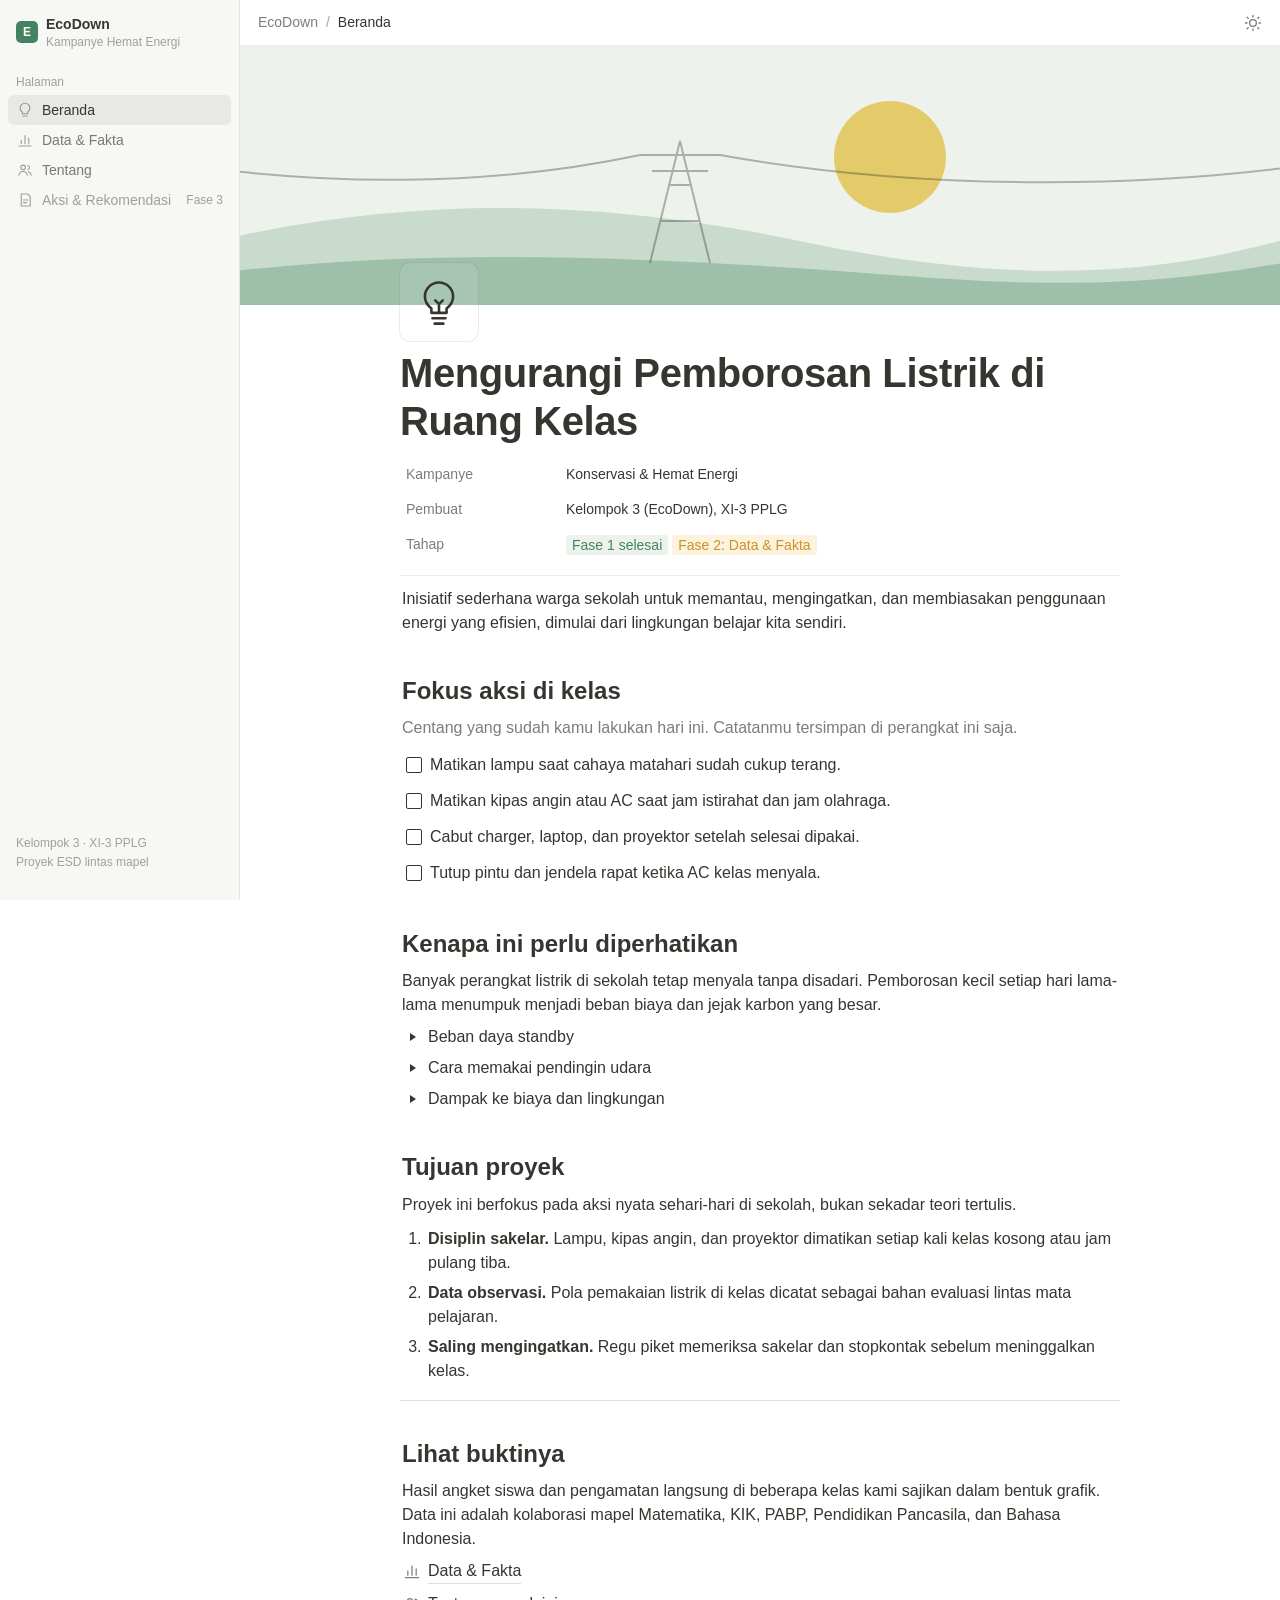
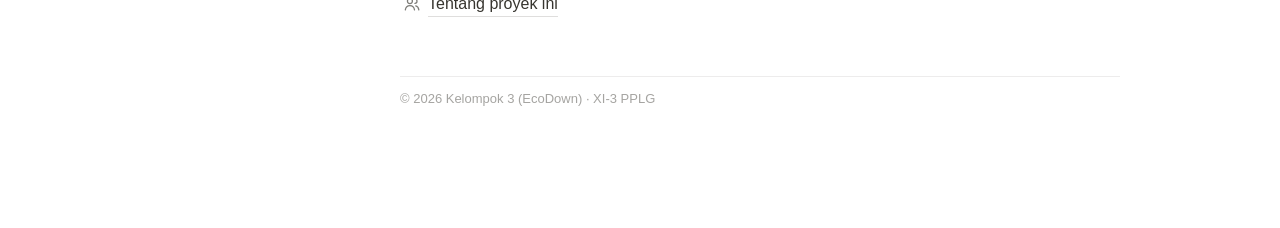
==== index.html @ 78bfa3dc "Fase 2: halaman Data & Fakta dan tampilan bergaya Notion - Sidebar, breadcrumb, properti halaman, ca" ====
<!DOCTYPE html>
<html lang="id">
<head>
  <meta charset="UTF-8">
  <meta name="viewport" content="width=device-width, initial-scale=1.0">
  <title>EcoDown · Kampanye Hemat Energi</title>
  <meta name="description" content="Media kampanye hemat energi Kelompok 3 XI-3 PPLG: kurangi pemborosan listrik di ruang kelas.">
  <link rel="stylesheet" href="css/style.css">
  <script>
    (function () {
      var t = null;
      try { t = localStorage.getItem("theme"); } catch (e) {}
      if (!t) t = window.matchMedia && matchMedia("(prefers-color-scheme: dark)").matches ? "dark" : "light";
      document.documentElement.setAttribute("data-theme", t);
    })();
  </script>
</head>
<body>
  <a class="skip-link" href="#konten">Lompat ke isi</a>

  <div class="app">
    <aside class="sidebar" id="sidebar" aria-label="Navigasi halaman">
      <a class="workspace" href="index.html">
        <span class="workspace-mark" aria-hidden="true">E</span>
        <span>EcoDown<span class="workspace-sub">Kampanye Hemat Energi</span></span>
      </a>

      <nav class="sidebar-group">
        <p class="sidebar-heading">Halaman</p>
        <a class="sidebar-link" href="index.html" aria-current="page">
          <svg viewBox="0 0 48 48" fill="none" stroke="currentColor" stroke-width="3" stroke-linecap="round" stroke-linejoin="round" aria-hidden="true"><path d="M17 30c-3.5-2.6-6-6.6-6-11a13 13 0 0 1 26 0c0 4.4-2.5 8.4-6 11v4H17z"/><path d="M18 40h12"/></svg>
          Beranda
        </a>
        <a class="sidebar-link" href="data.html">
          <svg viewBox="0 0 48 48" fill="none" stroke="currentColor" stroke-width="3" stroke-linecap="round" stroke-linejoin="round" aria-hidden="true"><path d="M8 40h32"/><path d="M14 34V24M24 34V12M34 34V19"/></svg>
          Data &amp; Fakta
        </a>
        <a class="sidebar-link" href="tentang.html">
          <svg viewBox="0 0 48 48" fill="none" stroke="currentColor" stroke-width="3" stroke-linecap="round" stroke-linejoin="round" aria-hidden="true"><circle cx="19" cy="17" r="6"/><path d="M8 38c1-6.5 5.5-10 11-10s10 3.5 11 10"/><path d="M31 12.5a5 5 0 0 1 0 10M33 28.5c4 .8 6.6 4 7.4 9.5"/></svg>
          Tentang
        </a>
        <span class="sidebar-link is-disabled" aria-disabled="true">
          <svg viewBox="0 0 48 48" fill="none" stroke="currentColor" stroke-width="3" stroke-linecap="round" stroke-linejoin="round" aria-hidden="true"><path d="M14 8h17l7 7v25H14z"/><path d="M20 24h12M20 31h8"/></svg>
          Aksi &amp; Rekomendasi
          <span class="hint">Fase 3</span>
        </span>
      </nav>

      <p class="sidebar-foot">Kelompok 3 · XI-3 PPLG<br>Proyek ESD lintas mapel</p>
    </aside>
    <div class="scrim" id="scrim"></div>

    <div class="main">
      <header class="topbar">
        <button class="icon-btn menu-btn" id="menu-btn" type="button" aria-label="Buka navigasi" aria-controls="sidebar" aria-expanded="false">
          <svg width="18" height="18" viewBox="0 0 20 20" fill="none" stroke="currentColor" stroke-width="1.6" stroke-linecap="round" aria-hidden="true"><path d="M3 5.5h14M3 10h14M3 14.5h14"/></svg>
        </button>
        <nav class="breadcrumb" aria-label="Lokasi">
          <a href="index.html">EcoDown</a>
          <span class="sep" aria-hidden="true">/</span>
          <span aria-current="page">Beranda</span>
        </nav>
        <div class="topbar-actions">
          <button class="icon-btn theme-btn" id="theme-btn" type="button" aria-label="Ganti mode terang/gelap">
            <svg class="sun" width="18" height="18" viewBox="0 0 24 24" fill="none" stroke="currentColor" stroke-width="1.8" stroke-linecap="round" aria-hidden="true"><circle cx="12" cy="12" r="4.5"/><path d="M12 2v2M12 20v2M4.2 4.2l1.4 1.4M18.4 18.4l1.4 1.4M2 12h2M20 12h2M4.2 19.8l1.4-1.4M18.4 5.6l1.4-1.4"/></svg>
            <svg class="moon" width="17" height="17" viewBox="0 0 24 24" fill="none" stroke="currentColor" stroke-width="1.8" stroke-linejoin="round" aria-hidden="true"><path d="M21 12.8A9 9 0 1 1 11.2 3a7 7 0 0 0 9.8 9.8z"/></svg>
          </button>
        </div>
      </header>

      <main id="konten" class="has-cover">
        <div class="cover" aria-hidden="true">
          <svg viewBox="0 0 1200 260" preserveAspectRatio="xMidYMid slice">
            <circle cx="730" cy="112" r="56" style="fill: var(--chart-yellow); opacity: .55"/>
            <path d="M0 210 C 220 150, 420 150, 640 196 S 1020 236, 1200 170 V 260 H 0 Z" style="fill: var(--green); opacity: .22"/>
            <path d="M0 236 C 260 196, 520 214, 760 232 S 1080 222, 1200 206 V 260 H 0 Z" style="fill: var(--green); opacity: .32"/>
            <g style="stroke: var(--text-2)" stroke-width="2" fill="none" opacity=".55">
              <path d="M490 218 L 520 96 L 550 218 M 500 176 H 540 M 508 140 H 532 M 480 110 H 560 M 492 126 H 548"/>
              <path d="M 480 110 C 330 142, 160 142, 0 116 M 560 110 C 760 146, 1000 146, 1200 112"/>
            </g>
          </svg>
        </div>

        <article class="page">
          <div class="page-head">
            <div class="page-icon" aria-hidden="true">
              <svg viewBox="0 0 48 48" fill="none" stroke="currentColor" stroke-width="2.4" stroke-linecap="round" stroke-linejoin="round"><path d="M17 30c-3.5-2.6-6-6.6-6-11a13 13 0 0 1 26 0c0 4.4-2.5 8.4-6 11v4H17z"/><path d="M18 39h12M20 44h8"/><path d="M24 34v-8M20.5 22.5 24 26l3.5-3.5"/></svg>
            </div>
            <h1 class="page-title">Mengurangi Pemborosan Listrik di Ruang Kelas</h1>

            <dl class="props">
              <div class="prop"><dt>Kampanye</dt><dd>Konservasi &amp; Hemat Energi</dd></div>
              <div class="prop"><dt>Pembuat</dt><dd>Kelompok 3 (EcoDown), XI-3 PPLG</dd></div>
              <div class="prop"><dt>Tahap</dt><dd><span class="tag tag-green">Fase 1 selesai</span><span class="tag tag-yellow">Fase 2: Data &amp; Fakta</span></dd></div>
            </dl>
          </div>

          <div class="content">
            <p>Inisiatif sederhana warga sekolah untuk memantau, mengingatkan, dan membiasakan penggunaan energi yang efisien, dimulai dari lingkungan belajar kita sendiri.</p>

            <h2 id="fokus">Fokus aksi di kelas</h2>
            <p class="muted">Centang yang sudah kamu lakukan hari ini. Catatanmu tersimpan di perangkat ini saja.</p>
            <ul class="todo-list" id="todo-list">
              <li><label class="todo"><input type="checkbox" data-todo="lampu"><span>Matikan lampu saat cahaya matahari sudah cukup terang.</span></label></li>
              <li><label class="todo"><input type="checkbox" data-todo="kipas"><span>Matikan kipas angin atau AC saat jam istirahat dan jam olahraga.</span></label></li>
              <li><label class="todo"><input type="checkbox" data-todo="colokan"><span>Cabut charger, laptop, dan proyektor setelah selesai dipakai.</span></label></li>
              <li><label class="todo"><input type="checkbox" data-todo="pintu"><span>Tutup pintu dan jendela rapat ketika AC kelas menyala.</span></label></li>
            </ul>

            <h2>Kenapa ini perlu diperhatikan</h2>
            <p>Banyak perangkat listrik di sekolah tetap menyala tanpa disadari. Pemborosan kecil setiap hari lama-lama menumpuk menjadi beban biaya dan jejak karbon yang besar.</p>

            <details class="toggle">
              <summary>Beban daya standby</summary>
              <div class="toggle-body"><p>Adaptor, kabel sambung, dan monitor yang tetap tercolok ke stopkontak masih menyedot arus listrik walaupun perangkatnya sedang mati.</p></div>
            </details>
            <details class="toggle">
              <summary>Cara memakai pendingin udara</summary>
              <div class="toggle-body"><p>AC yang dinyalakan dengan pintu terbuka, atau disetel terlalu dingin, membuat kompresor bekerja lebih berat sehingga listriknya lebih boros.</p></div>
            </details>
            <details class="toggle">
              <summary>Dampak ke biaya dan lingkungan</summary>
              <div class="toggle-body"><p>Sebagian besar pembangkit listrik di Indonesia masih memakai bahan bakar fosil. Setiap kWh yang dihemat di sekolah ikut menekan emisi dari pembangkit.</p></div>
            </details>

            <h2>Tujuan proyek</h2>
            <p>Proyek ini berfokus pada aksi nyata sehari-hari di sekolah, bukan sekadar teori tertulis.</p>
            <ol>
              <li><strong>Disiplin sakelar.</strong> Lampu, kipas angin, dan proyektor dimatikan setiap kali kelas kosong atau jam pulang tiba.</li>
              <li><strong>Data observasi.</strong> Pola pemakaian listrik di kelas dicatat sebagai bahan evaluasi lintas mata pelajaran.</li>
              <li><strong>Saling mengingatkan.</strong> Regu piket memeriksa sakelar dan stopkontak sebelum meninggalkan kelas.</li>
            </ol>

            <hr class="divider">

            <h2>Lihat buktinya</h2>
            <p>Hasil angket siswa dan pengamatan langsung di beberapa kelas kami sajikan dalam bentuk grafik. Data ini adalah kolaborasi mapel Matematika, KIK, PABP, Pendidikan Pancasila, dan Bahasa Indonesia.</p>
            <a class="page-link" href="data.html">
              <svg viewBox="0 0 48 48" fill="none" stroke="currentColor" stroke-width="3" stroke-linecap="round" stroke-linejoin="round" aria-hidden="true"><path d="M8 40h32"/><path d="M14 34V24M24 34V12M34 34V19"/></svg>
              <span>Data &amp; Fakta</span>
            </a>
            <a class="page-link" href="tentang.html">
              <svg viewBox="0 0 48 48" fill="none" stroke="currentColor" stroke-width="3" stroke-linecap="round" stroke-linejoin="round" aria-hidden="true"><circle cx="19" cy="17" r="6"/><path d="M8 38c1-6.5 5.5-10 11-10s10 3.5 11 10"/><path d="M31 12.5a5 5 0 0 1 0 10M33 28.5c4 .8 6.6 4 7.4 9.5"/></svg>
              <span>Tentang proyek ini</span>
            </a>
          </div>

          <footer class="page-foot">&copy; 2026 Kelompok 3 (EcoDown) · XI-3 PPLG</footer>
        </article>
      </main>
    </div>
  </div>

  <script src="js/main.js"></script>
</body>
</html>
---- css/style.css ----
/* EcoDown: tampilan bergaya halaman Notion */

:root {
  --bg: #ffffff;
  --bg-sidebar: #f7f7f5;
  --bg-hover: rgba(55, 53, 47, 0.06);
  --bg-active: rgba(55, 53, 47, 0.08);
  --text: #37352f;
  --text-2: rgba(55, 53, 47, 0.65);
  --text-3: rgba(55, 53, 47, 0.45);
  --border: rgba(55, 53, 47, 0.09);
  --border-strong: rgba(55, 53, 47, 0.16);

  --gray-bg: #f1f1ef;
  --green-bg: #edf3ec;
  --green: #448361;
  --yellow-bg: #fbf3db;
  --yellow: #cb912f;
  --blue-bg: #e7f3f8;
  --blue: #337ea9;
  --red-bg: #fdebec;
  --red: #d44c47;
  --brown: #9f6b53;
  --accent: #2383e2;

  --chart-green: #448361;
  --chart-yellow: #dfab01;
  --chart-blue: #337ea9;
  --chart-gray: #9b9a97;
  --chart-red: #d44c47;

  --font: ui-sans-serif, -apple-system, BlinkMacSystemFont, "Segoe UI", Helvetica, "Apple Color Emoji", Arial, sans-serif;
  --font-mono: "SFMono-Regular", Menlo, Consolas, "Liberation Mono", monospace;
  --sidebar-w: 240px;
  --page-w: 720px;
  color-scheme: light;
}

:root[data-theme="dark"] {
  --bg: #191919;
  --bg-sidebar: #202020;
  --bg-hover: rgba(255, 255, 255, 0.055);
  --bg-active: rgba(255, 255, 255, 0.08);
  --text: rgba(255, 255, 255, 0.86);
  --text-2: rgba(255, 255, 255, 0.52);
  --text-3: rgba(255, 255, 255, 0.34);
  --border: rgba(255, 255, 255, 0.094);
  --border-strong: rgba(255, 255, 255, 0.16);

  --gray-bg: #252525;
  --green-bg: #242b26;
  --green: #5ea57d;
  --yellow-bg: #2e2a1f;
  --yellow: #d6a645;
  --blue-bg: #1f282d;
  --blue: #5a9ec9;
  --red-bg: #332524;
  --red: #e0726d;
  --brown: #b88a73;
  --accent: #4ba3f2;

  --chart-green: #5ea57d;
  --chart-yellow: #d6a645;
  --chart-blue: #5a9ec9;
  --chart-gray: #7f7f7f;
  --chart-red: #e0726d;
  color-scheme: dark;
}

*,
*::before,
*::after {
  box-sizing: border-box;
}

html {
  -webkit-text-size-adjust: 100%;
}

body {
  margin: 0;
  background: var(--bg);
  color: var(--text);
  font-family: var(--font);
  font-size: 16px;
  line-height: 1.5;
  -webkit-font-smoothing: antialiased;
}

a {
  color: inherit;
}

button {
  font: inherit;
  color: inherit;
}

svg {
  flex-shrink: 0;
}

:focus-visible {
  outline: 2px solid var(--accent);
  outline-offset: 2px;
  border-radius: 4px;
}

.skip-link {
  position: absolute;
  left: 12px;
  top: -40px;
  padding: 6px 10px;
  background: var(--text);
  color: var(--bg);
  border-radius: 4px;
  z-index: 100;
  text-decoration: none;
  font-size: 14px;
}

.skip-link:focus {
  top: 12px;
}

/* ---------- Kerangka: sidebar + halaman ---------- */

.app {
  display: flex;
  min-height: 100vh;
}

.sidebar {
  position: sticky;
  top: 0;
  width: var(--sidebar-w);
  height: 100vh;
  flex-shrink: 0;
  display: flex;
  flex-direction: column;
  background: var(--bg-sidebar);
  border-right: 1px solid var(--border);
  font-size: 14px;
  color: var(--text-2);
  overflow-y: auto;
}

.workspace {
  display: flex;
  align-items: center;
  gap: 8px;
  margin: 8px 8px 4px;
  padding: 6px 8px;
  border-radius: 6px;
  text-decoration: none;
  color: var(--text);
  font-weight: 600;
}

.workspace:hover {
  background: var(--bg-hover);
}

.workspace-mark {
  display: grid;
  place-items: center;
  width: 22px;
  height: 22px;
  border-radius: 5px;
  background: var(--green);
  color: #fff;
  font-size: 12px;
  font-weight: 700;
}

.workspace-sub {
  display: block;
  font-size: 12px;
  font-weight: 400;
  color: var(--text-3);
  line-height: 1.2;
}

.sidebar-group {
  padding: 10px 8px 0;
}

.sidebar-heading {
  margin: 0;
  padding: 4px 8px;
  font-size: 12px;
  font-weight: 500;
  color: var(--text-3);
}

.sidebar-link {
  display: flex;
  align-items: center;
  gap: 8px;
  min-height: 30px;
  padding: 4px 8px;
  border-radius: 6px;
  text-decoration: none;
  color: var(--text-2);
}

.sidebar-link:hover {
  background: var(--bg-hover);
}

.sidebar-link[aria-current="page"] {
  background: var(--bg-active);
  color: var(--text);
  font-weight: 500;
}

.sidebar-link svg {
  width: 18px;
  height: 18px;
  color: var(--text-3);
}

.sidebar-link.is-disabled {
  cursor: default;
  color: var(--text-3);
}

.sidebar-link.is-disabled:hover {
  background: none;
}

.sidebar-link .hint {
  margin-left: auto;
  font-size: 12px;
  color: var(--text-3);
}

.sidebar-foot {
  margin-top: auto;
  padding: 12px 16px 16px;
  font-size: 12px;
  color: var(--text-3);
  line-height: 1.6;
}

.main {
  flex: 1;
  min-width: 0;
  display: flex;
  flex-direction: column;
}

.topbar {
  position: sticky;
  top: 0;
  z-index: 20;
  display: flex;
  align-items: center;
  gap: 6px;
  height: 45px;
  padding: 0 12px;
  background: var(--bg);
  font-size: 14px;
}

.breadcrumb {
  display: flex;
  align-items: center;
  gap: 2px;
  min-width: 0;
  color: var(--text-2);
}

.breadcrumb a,
.breadcrumb span {
  padding: 2px 6px;
  border-radius: 4px;
  text-decoration: none;
  white-space: nowrap;
}

.breadcrumb a:hover {
  background: var(--bg-hover);
}

.breadcrumb .sep {
  padding: 0;
  color: var(--text-3);
}

.breadcrumb [aria-current="page"] {
  color: var(--text);
  overflow: hidden;
  text-overflow: ellipsis;
}

.topbar-actions {
  margin-left: auto;
  display: flex;
  align-items: center;
  gap: 2px;
}

.icon-btn {
  display: inline-grid;
  place-items: center;
  width: 30px;
  height: 30px;
  padding: 0;
  border: 0;
  border-radius: 6px;
  background: none;
  color: var(--text-2);
  cursor: pointer;
}

.icon-btn:hover {
  background: var(--bg-hover);
  color: var(--text);
}

.menu-btn {
  display: none;
}

.theme-btn .moon,
:root[data-theme="dark"] .theme-btn .sun {
  display: none;
}

:root[data-theme="dark"] .theme-btn .moon {
  display: block;
}

.scrim {
  display: none;
}

/* ---------- Halaman ---------- */

.cover {
  height: 30vh;
  max-height: 260px;
  min-height: 150px;
  background: var(--green-bg);
  overflow: hidden;
}

.cover svg {
  display: block;
  width: 100%;
  height: 100%;
}

.page {
  width: 100%;
  max-width: calc(var(--page-w) + 96px * 2);
  margin: 0 auto;
  padding: 0 96px 120px;
}

.page-head {
  padding-top: 72px;
}

.has-cover .page-head {
  padding-top: 0;
}

.page-icon {
  display: grid;
  place-items: center;
  width: 78px;
  height: 78px;
  margin-bottom: 8px;
  border-radius: 10px;
  color: var(--text);
}

.has-cover .page-icon {
  margin-top: -42px;
  background: var(--bg);
  box-shadow: 0 0 0 1px var(--border);
}

.page-icon svg {
  width: 52px;
  height: 52px;
}

.page-title {
  margin: 0 0 8px;
  font-size: 40px;
  font-weight: 700;
  line-height: 1.2;
  letter-spacing: -0.01em;
}

/* Properti di bawah judul, seperti properti halaman Notion */
.props {
  margin: 12px 0 8px;
  padding-bottom: 12px;
  border-bottom: 1px solid var(--border);
  font-size: 14px;
}

.prop {
  display: flex;
  align-items: flex-start;
  min-height: 34px;
  padding: 3px 0;
}

.prop dt {
  display: flex;
  align-items: center;
  gap: 6px;
  width: 160px;
  flex-shrink: 0;
  padding: 4px 6px;
  color: var(--text-2);
}

.prop dt svg {
  width: 16px;
  height: 16px;
  color: var(--text-3);
}

.prop dd {
  margin: 0;
  padding: 4px 6px;
  min-width: 0;
}

.tag {
  display: inline-flex;
  align-items: center;
  height: 20px;
  margin: 1px 4px 1px 0;
  padding: 0 6px;
  border-radius: 3px;
  font-size: 14px;
  line-height: 20px;
  white-space: nowrap;
  background: var(--gray-bg);
}

.tag-green {
  background: var(--green-bg);
  color: var(--green);
}

.tag-yellow {
  background: var(--yellow-bg);
  color: var(--yellow);
}

.tag-blue {
  background: var(--blue-bg);
  color: var(--blue);
}

/* ---------- Blok konten ---------- */

.content > * {
  margin-top: 4px;
  margin-bottom: 4px;
}

.content p {
  margin-top: 2px;
  margin-bottom: 2px;
  padding: 3px 2px;
}

.content h2 {
  margin: 34px 0 4px;
  padding: 3px 2px;
  font-size: 24px;
  font-weight: 600;
  line-height: 1.3;
}

.content h3 {
  margin: 20px 0 2px;
  padding: 3px 2px;
  font-size: 20px;
  font-weight: 600;
  line-height: 1.3;
}

.content a:not([class]) {
  color: inherit;
  text-decoration: underline;
  text-decoration-color: var(--text-3);
  text-underline-offset: 2px;
}

.content a:not([class]):hover {
  text-decoration-color: var(--text);
}

.content code {
  padding: 0.2em 0.4em;
  border-radius: 4px;
  background: var(--gray-bg);
  color: var(--red);
  font-family: var(--font-mono);
  font-size: 85%;
}

.muted {
  color: var(--text-2);
}

hr.divider {
  margin: 14px 0;
  border: 0;
  border-top: 1px solid var(--border-strong);
}

.content ol,
.content ul {
  margin: 4px 0;
  padding-left: 26px;
}

.content li {
  padding: 3px 2px;
}

.content li::marker {
  color: var(--text);
}

/* Callout */
.callout {
  display: flex;
  gap: 10px;
  margin: 8px 0;
  padding: 16px 16px 16px 12px;
  border-radius: 4px;
  background: var(--gray-bg);
}

.callout > svg {
  width: 20px;
  height: 20px;
  margin-top: 2px;
}

.callout p {
  margin: 0;
  padding: 0;
}

.callout-yellow {
  background: var(--yellow-bg);
}

.callout-yellow > svg {
  color: var(--yellow);
}

.callout-green {
  background: var(--green-bg);
}

.callout-green > svg {
  color: var(--green);
}

.callout-red {
  background: var(--red-bg);
}

.callout-red > svg {
  color: var(--red);
}

.callout strong {
  font-weight: 600;
}

/* Kutipan / slogan */
.quote {
  margin: 10px 0;
  padding: 2px 14px;
  border-left: 3px solid currentColor;
  font-size: 19px;
  line-height: 1.45;
}

/* Toggle */
.toggle {
  margin: 1px 0;
}

.toggle summary {
  display: flex;
  align-items: flex-start;
  gap: 4px;
  padding: 3px 2px;
  border-radius: 4px;
  cursor: pointer;
  list-style: none;
}

.toggle summary::-webkit-details-marker {
  display: none;
}

.toggle summary::before {
  content: "";
  flex-shrink: 0;
  width: 22px;
  height: 24px;
  background-color: var(--text);
  -webkit-mask: url("data:image/svg+xml,%3Csvg xmlns='http://www.w3.org/2000/svg' viewBox='0 0 22 24'%3E%3Cpath d='M8 8l6 4-6 4z'/%3E%3C/svg%3E") center / 22px 24px no-repeat;
  mask: url("data:image/svg+xml,%3Csvg xmlns='http://www.w3.org/2000/svg' viewBox='0 0 22 24'%3E%3Cpath d='M8 8l6 4-6 4z'/%3E%3C/svg%3E") center / 22px 24px no-repeat;
  transition: transform 0.15s ease;
}

.toggle[open] > summary::before {
  transform: rotate(90deg);
}

.toggle summary:hover {
  background: var(--bg-hover);
}

.toggle-body {
  padding: 2px 2px 6px 28px;
}

.toggle-body p {
  margin: 0;
}

/* To-do */
.content .todo-list {
  margin: 4px 0;
  padding: 0;
  list-style: none;
}

.todo {
  display: flex;
  align-items: flex-start;
  gap: 8px;
  padding: 3px 2px;
  cursor: pointer;
}

.todo input {
  appearance: none;
  -webkit-appearance: none;
  flex-shrink: 0;
  width: 16px;
  height: 16px;
  margin: 4px 0 0 2px;
  border: 1.5px solid var(--text);
  border-radius: 2px;
  background: transparent;
  cursor: pointer;
}

.todo input:checked {
  border-color: var(--accent);
  background: var(--accent) url("data:image/svg+xml,%3Csvg xmlns='http://www.w3.org/2000/svg' viewBox='0 0 14 14'%3E%3Cpath d='M3 7.2l2.6 2.6L11 4.4' fill='none' stroke='white' stroke-width='2'/%3E%3C/svg%3E") center / 12px no-repeat;
}

.todo input:checked + span {
  color: var(--text-3);
  text-decoration: line-through;
}

/* Tautan ke halaman lain */
.page-link {
  display: flex;
  align-items: center;
  gap: 6px;
  margin: 2px 0;
  padding: 3px 2px;
  border-radius: 4px;
  text-decoration: none;
}

.page-link:hover {
  background: var(--bg-hover);
}

.page-link svg {
  width: 20px;
  height: 20px;
  color: var(--text-2);
}

.page-link span {
  font-weight: 500;
  border-bottom: 1px solid var(--border-strong);
}

/* Tabel ala database Notion */
.table-wrap {
  margin: 6px 0;
  overflow-x: auto;
}

.table {
  width: 100%;
  border-collapse: collapse;
  font-size: 14px;
}

.table th,
.table td {
  padding: 7px 8px;
  border: 1px solid var(--border-strong);
  text-align: left;
  vertical-align: top;
}

.table tr > :first-child {
  border-left: 0;
}

.table tr > :last-child {
  border-right: 0;
}

.table th {
  font-weight: 500;
  color: var(--text-2);
  white-space: nowrap;
}

.table td.num,
.table th.num {
  text-align: right;
  font-variant-numeric: tabular-nums;
}

.table tfoot td {
  color: var(--text-2);
}

/* Grafik */
.chart-block {
  margin: 8px 0 4px;
}

.chart-meta {
  margin: 0 0 6px;
  padding: 0 2px;
  font-size: 14px;
  color: var(--text-2);
}

.chart-frame {
  position: relative;
  height: 300px;
  padding: 12px 8px 4px;
  border: 1px solid var(--border);
  border-radius: 6px;
}

.chart-frame.is-tall {
  height: 340px;
}

.chart-caption {
  margin: 8px 0 0;
  padding: 0 2px;
  font-size: 14px;
  color: var(--text-2);
}

.chart-caption strong {
  color: var(--text);
  font-weight: 600;
}

.loading {
  color: var(--text-3);
}

/* Footer halaman */
.page-foot {
  margin-top: 56px;
  padding-top: 12px;
  border-top: 1px solid var(--border);
  font-size: 13px;
  color: var(--text-3);
}

/* ---------- Responsif ---------- */

@media (max-width: 1000px) {
  .page {
    padding-left: 56px;
    padding-right: 56px;
  }
}

@media (max-width: 820px) {
  .sidebar {
    position: fixed;
    left: 0;
    top: 0;
    z-index: 50;
    transform: translateX(-100%);
    transition: transform 0.2s ease;
    box-shadow: none;
  }

  .sidebar.is-open {
    transform: none;
    box-shadow: 0 0 0 1px var(--border), 0 8px 24px rgba(15, 15, 15, 0.18);
  }

  .scrim.is-open {
    display: block;
    position: fixed;
    inset: 0;
    z-index: 40;
    background: rgba(15, 15, 15, 0.35);
  }

  .menu-btn {
    display: inline-grid;
  }

  .page {
    padding-left: 16px;
    padding-right: 16px;
  }

  .page-head {
    padding-top: 32px;
  }

  .page-title {
    font-size: 32px;
  }

  .prop dt {
    width: 120px;
  }

  .chart-frame,
  .chart-frame.is-tall {
    height: 280px;
  }
}

@media (max-width: 420px) {
  .prop {
    flex-direction: column;
  }

  .prop dt {
    width: auto;
    padding-bottom: 0;
  }
}

@media (prefers-reduced-motion: reduce) {
  * {
    transition: none !important;
  }
}
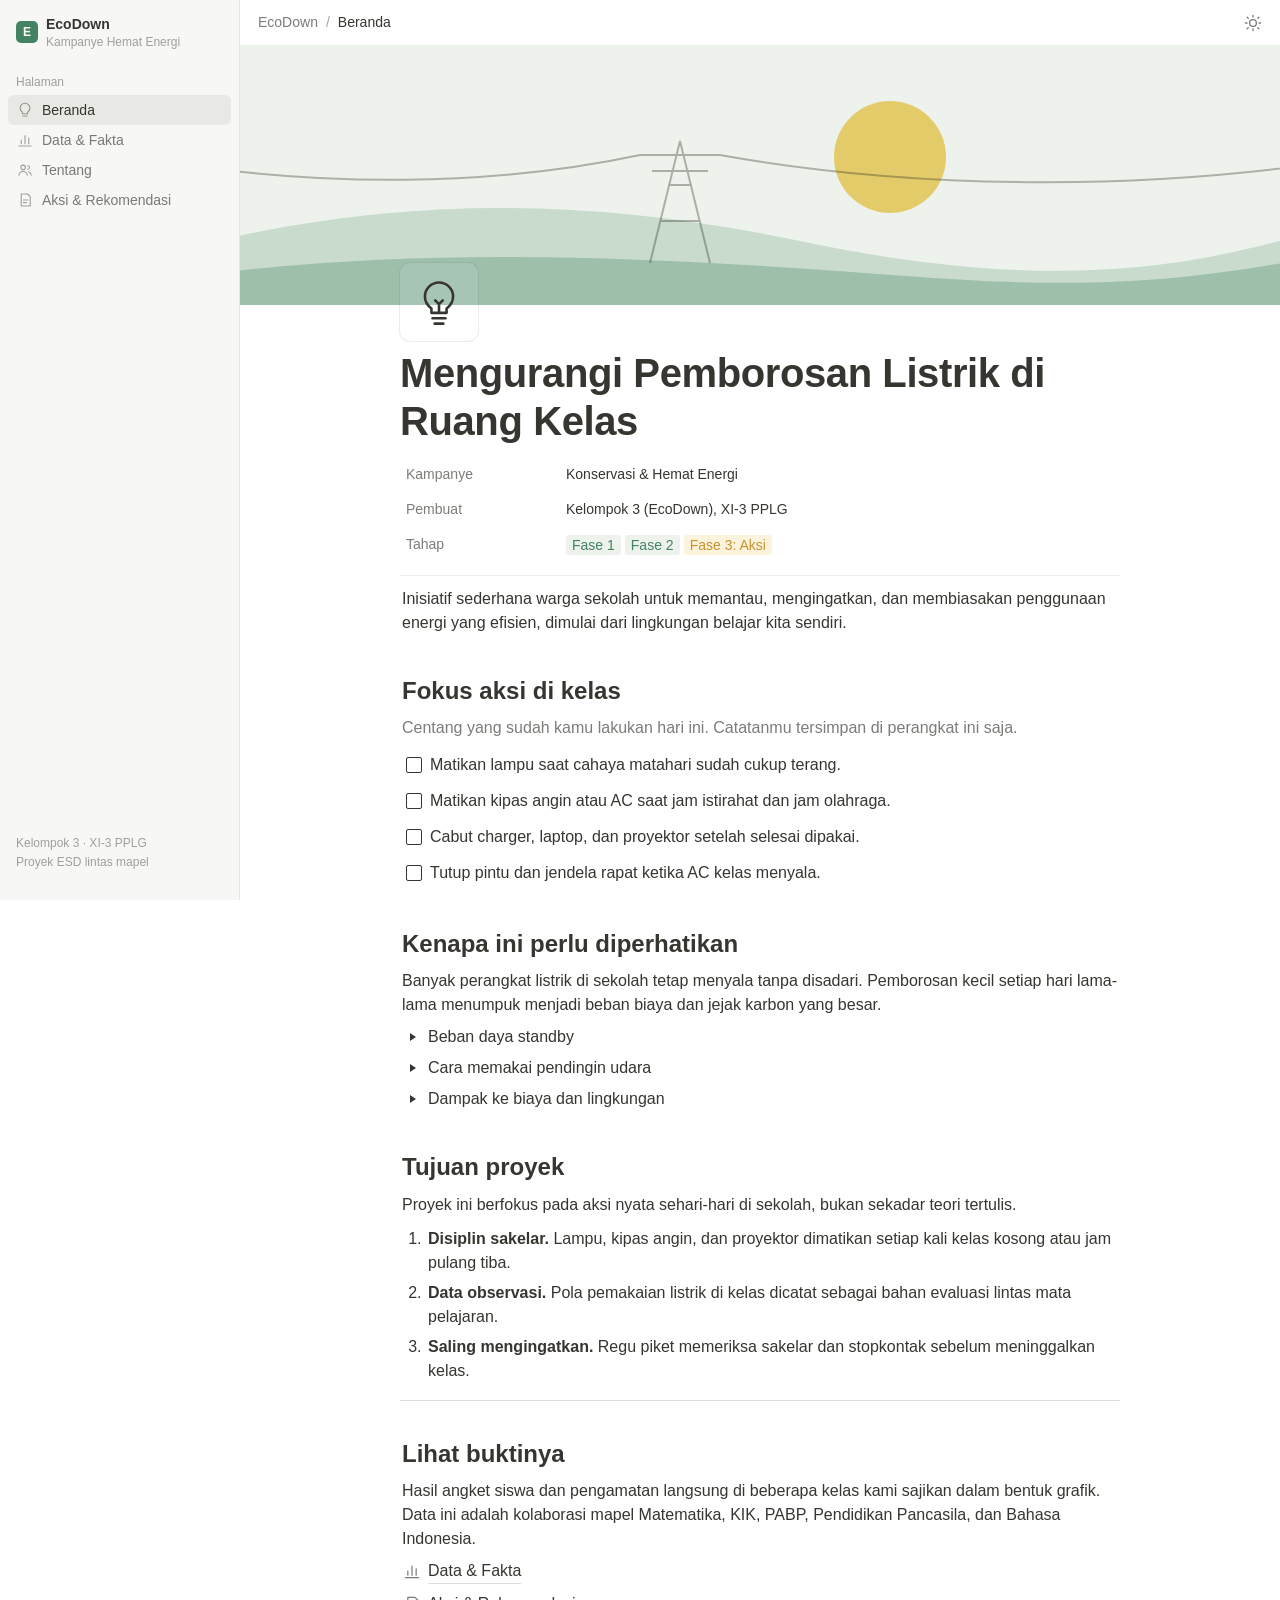
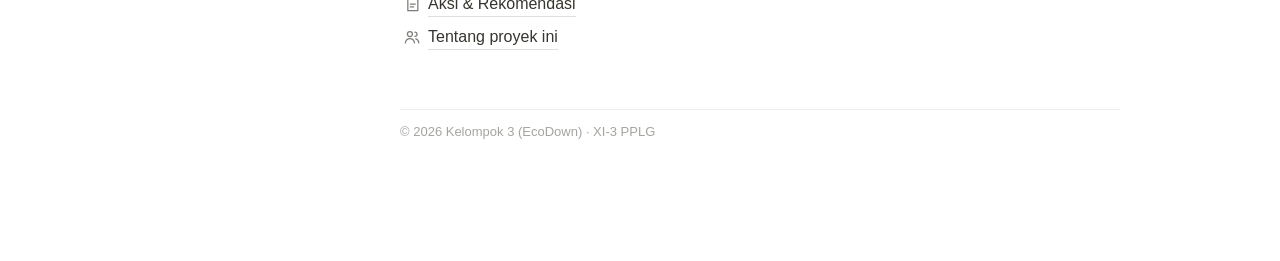
==== commit 3f3b1ad2: "Fase 3: halaman Aksi & Rekomendasi - Empat rekomendasi dari data/aksi.json, masing-masing tertaut ke" ====
--- a/index.html
+++ b/index.html
@@ -39,11 +39,10 @@
           <svg viewBox="0 0 48 48" fill="none" stroke="currentColor" stroke-width="3" stroke-linecap="round" stroke-linejoin="round" aria-hidden="true"><circle cx="19" cy="17" r="6"/><path d="M8 38c1-6.5 5.5-10 11-10s10 3.5 11 10"/><path d="M31 12.5a5 5 0 0 1 0 10M33 28.5c4 .8 6.6 4 7.4 9.5"/></svg>
           Tentang
         </a>
-        <span class="sidebar-link is-disabled" aria-disabled="true">
+        <a class="sidebar-link" href="aksi.html">
           <svg viewBox="0 0 48 48" fill="none" stroke="currentColor" stroke-width="3" stroke-linecap="round" stroke-linejoin="round" aria-hidden="true"><path d="M14 8h17l7 7v25H14z"/><path d="M20 24h12M20 31h8"/></svg>
           Aksi &amp; Rekomendasi
-          <span class="hint">Fase 3</span>
-        </span>
+        </a>
       </nav>
 
       <p class="sidebar-foot">Kelompok 3 · XI-3 PPLG<br>Proyek ESD lintas mapel</p>
@@ -91,7 +90,7 @@
             <dl class="props">
               <div class="prop"><dt>Kampanye</dt><dd>Konservasi &amp; Hemat Energi</dd></div>
               <div class="prop"><dt>Pembuat</dt><dd>Kelompok 3 (EcoDown), XI-3 PPLG</dd></div>
-              <div class="prop"><dt>Tahap</dt><dd><span class="tag tag-green">Fase 1 selesai</span><span class="tag tag-yellow">Fase 2: Data &amp; Fakta</span></dd></div>
+              <div class="prop"><dt>Tahap</dt><dd><span class="tag tag-green">Fase 1</span><span class="tag tag-green">Fase 2</span><span class="tag tag-yellow">Fase 3: Aksi</span></dd></div>
             </dl>
           </div>
 
@@ -139,6 +138,10 @@
               <svg viewBox="0 0 48 48" fill="none" stroke="currentColor" stroke-width="3" stroke-linecap="round" stroke-linejoin="round" aria-hidden="true"><path d="M8 40h32"/><path d="M14 34V24M24 34V12M34 34V19"/></svg>
               <span>Data &amp; Fakta</span>
             </a>
+            <a class="page-link" href="aksi.html">
+              <svg viewBox="0 0 48 48" fill="none" stroke="currentColor" stroke-width="3" stroke-linecap="round" stroke-linejoin="round" aria-hidden="true"><path d="M14 8h17l7 7v25H14z"/><path d="M20 24h12M20 31h8"/></svg>
+              <span>Aksi &amp; Rekomendasi</span>
+            </a>
             <a class="page-link" href="tentang.html">
               <svg viewBox="0 0 48 48" fill="none" stroke="currentColor" stroke-width="3" stroke-linecap="round" stroke-linejoin="round" aria-hidden="true"><circle cx="19" cy="17" r="6"/><path d="M8 38c1-6.5 5.5-10 11-10s10 3.5 11 10"/><path d="M31 12.5a5 5 0 0 1 0 10M33 28.5c4 .8 6.6 4 7.4 9.5"/></svg>
               <span>Tentang proyek ini</span>
--- a/css/style.css
+++ b/css/style.css
@@ -77,6 +77,10 @@
   -webkit-text-size-adjust: 100%;
 }
 
+[hidden] {
+  display: none !important;
+}
+
 body {
   margin: 0;
   background: var(--bg);
@@ -786,6 +790,105 @@
   color: var(--text-3);
 }
 
+/* Tombol */
+.btn {
+  display: inline-flex;
+  align-items: center;
+  height: 32px;
+  padding: 0 12px;
+  border: 0;
+  border-radius: 6px;
+  background: var(--accent);
+  color: #fff;
+  font-size: 14px;
+  font-weight: 500;
+  cursor: pointer;
+}
+
+.btn:hover {
+  filter: brightness(0.93);
+}
+
+.btn-quiet {
+  background: none;
+  color: var(--text-2);
+  box-shadow: inset 0 0 0 1px var(--border-strong);
+}
+
+.btn-quiet:hover {
+  background: var(--bg-hover);
+  color: var(--text);
+  filter: none;
+}
+
+/* Tautan di properti */
+.prop-link {
+  color: inherit;
+  text-decoration: underline;
+  text-decoration-color: var(--text-3);
+  text-underline-offset: 2px;
+}
+
+.prop-link:hover {
+  text-decoration-color: var(--text);
+}
+
+.props-compact {
+  margin: 4px 0;
+  padding-bottom: 0;
+  border-bottom: 0;
+}
+
+.props-compact .prop {
+  min-height: 28px;
+  padding: 0;
+}
+
+/* Rekomendasi */
+.rec h2 {
+  display: flex;
+  gap: 10px;
+}
+
+.rec-num {
+  flex-shrink: 0;
+  color: var(--text-3);
+  font-variant-numeric: tabular-nums;
+}
+
+.rec,
+.content h2[id] {
+  scroll-margin-top: 56px;
+}
+
+/* Progres tantangan */
+.progress {
+  display: flex;
+  align-items: center;
+  gap: 12px;
+  margin: 10px 2px 6px;
+  font-size: 14px;
+  color: var(--text-2);
+}
+
+.progress-track {
+  flex: 1;
+  max-width: 260px;
+  height: 6px;
+  border-radius: 3px;
+  background: var(--gray-bg);
+  box-shadow: inset 0 0 0 1px var(--border);
+  overflow: hidden;
+}
+
+.progress-fill {
+  display: block;
+  width: 0;
+  height: 100%;
+  background: var(--green);
+  transition: width 0.2s ease;
+}
+
 /* Footer halaman */
 .page-foot {
   margin-top: 56px;
